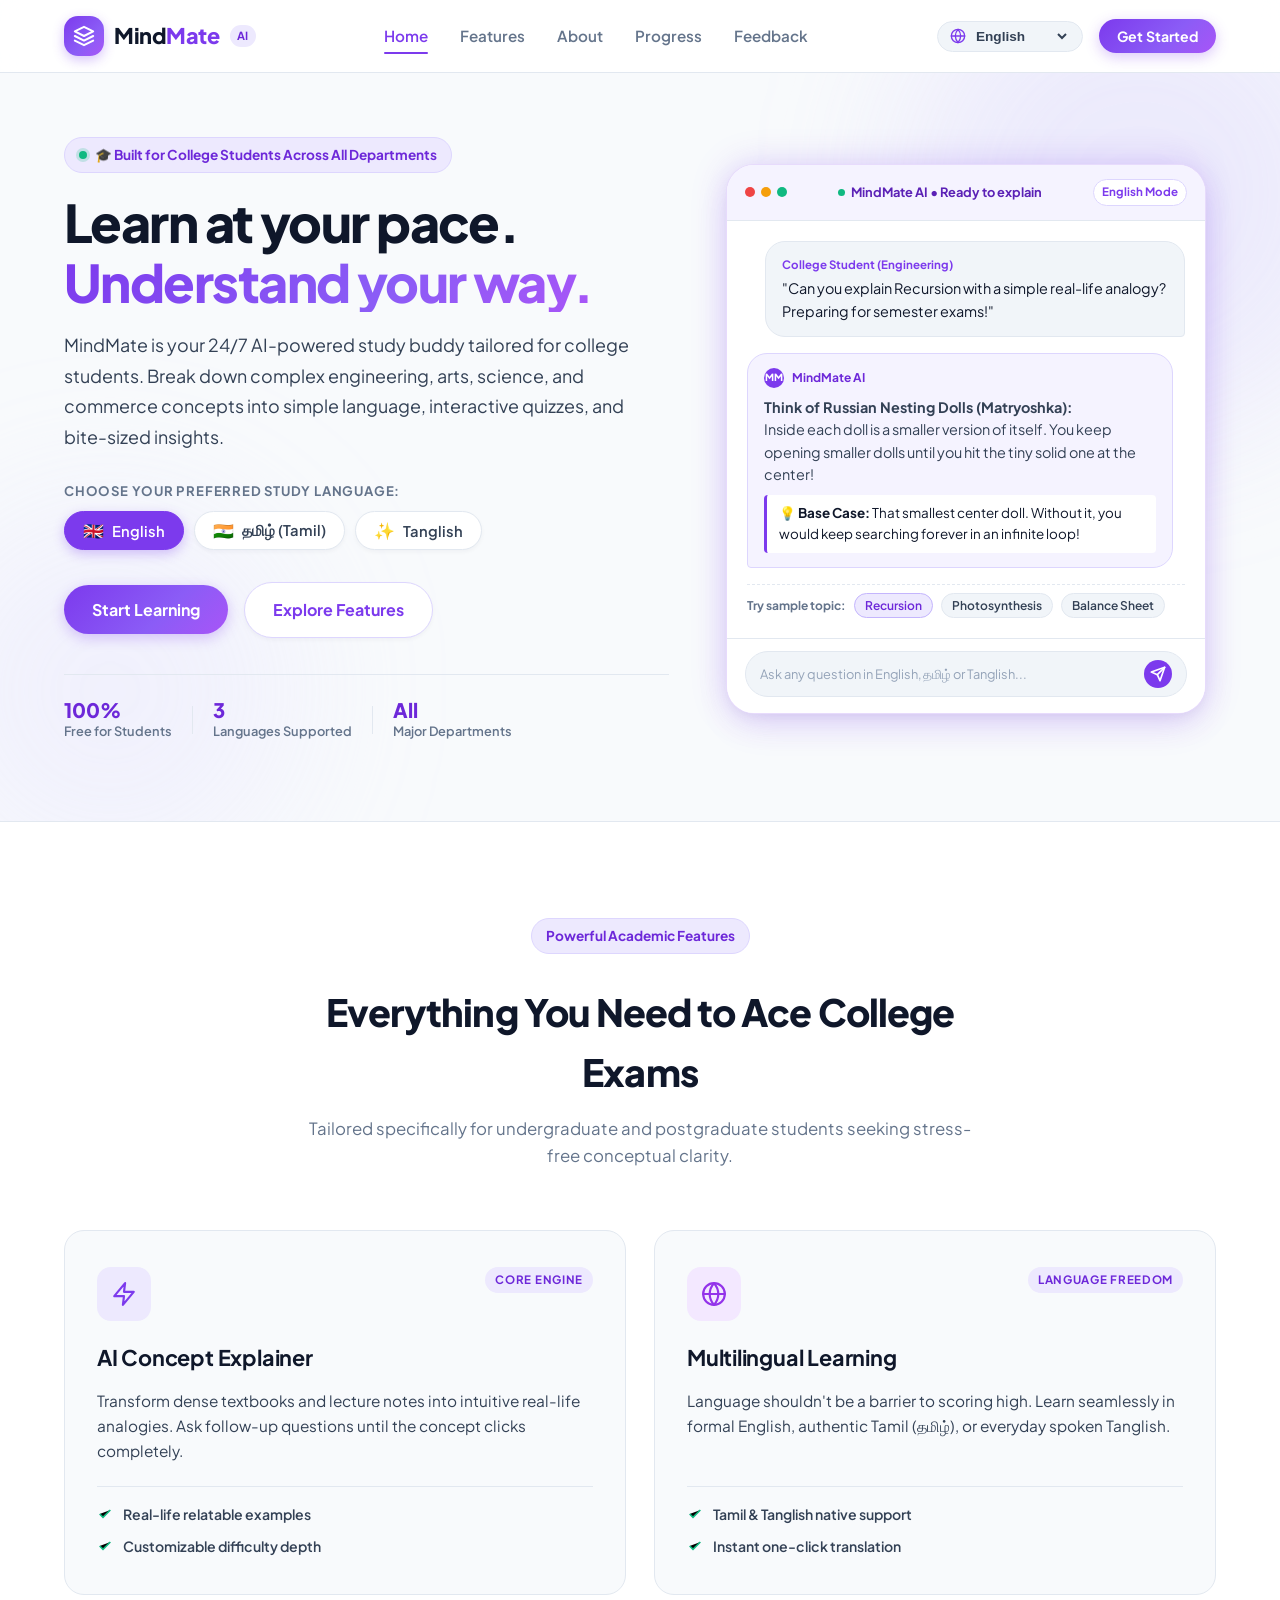
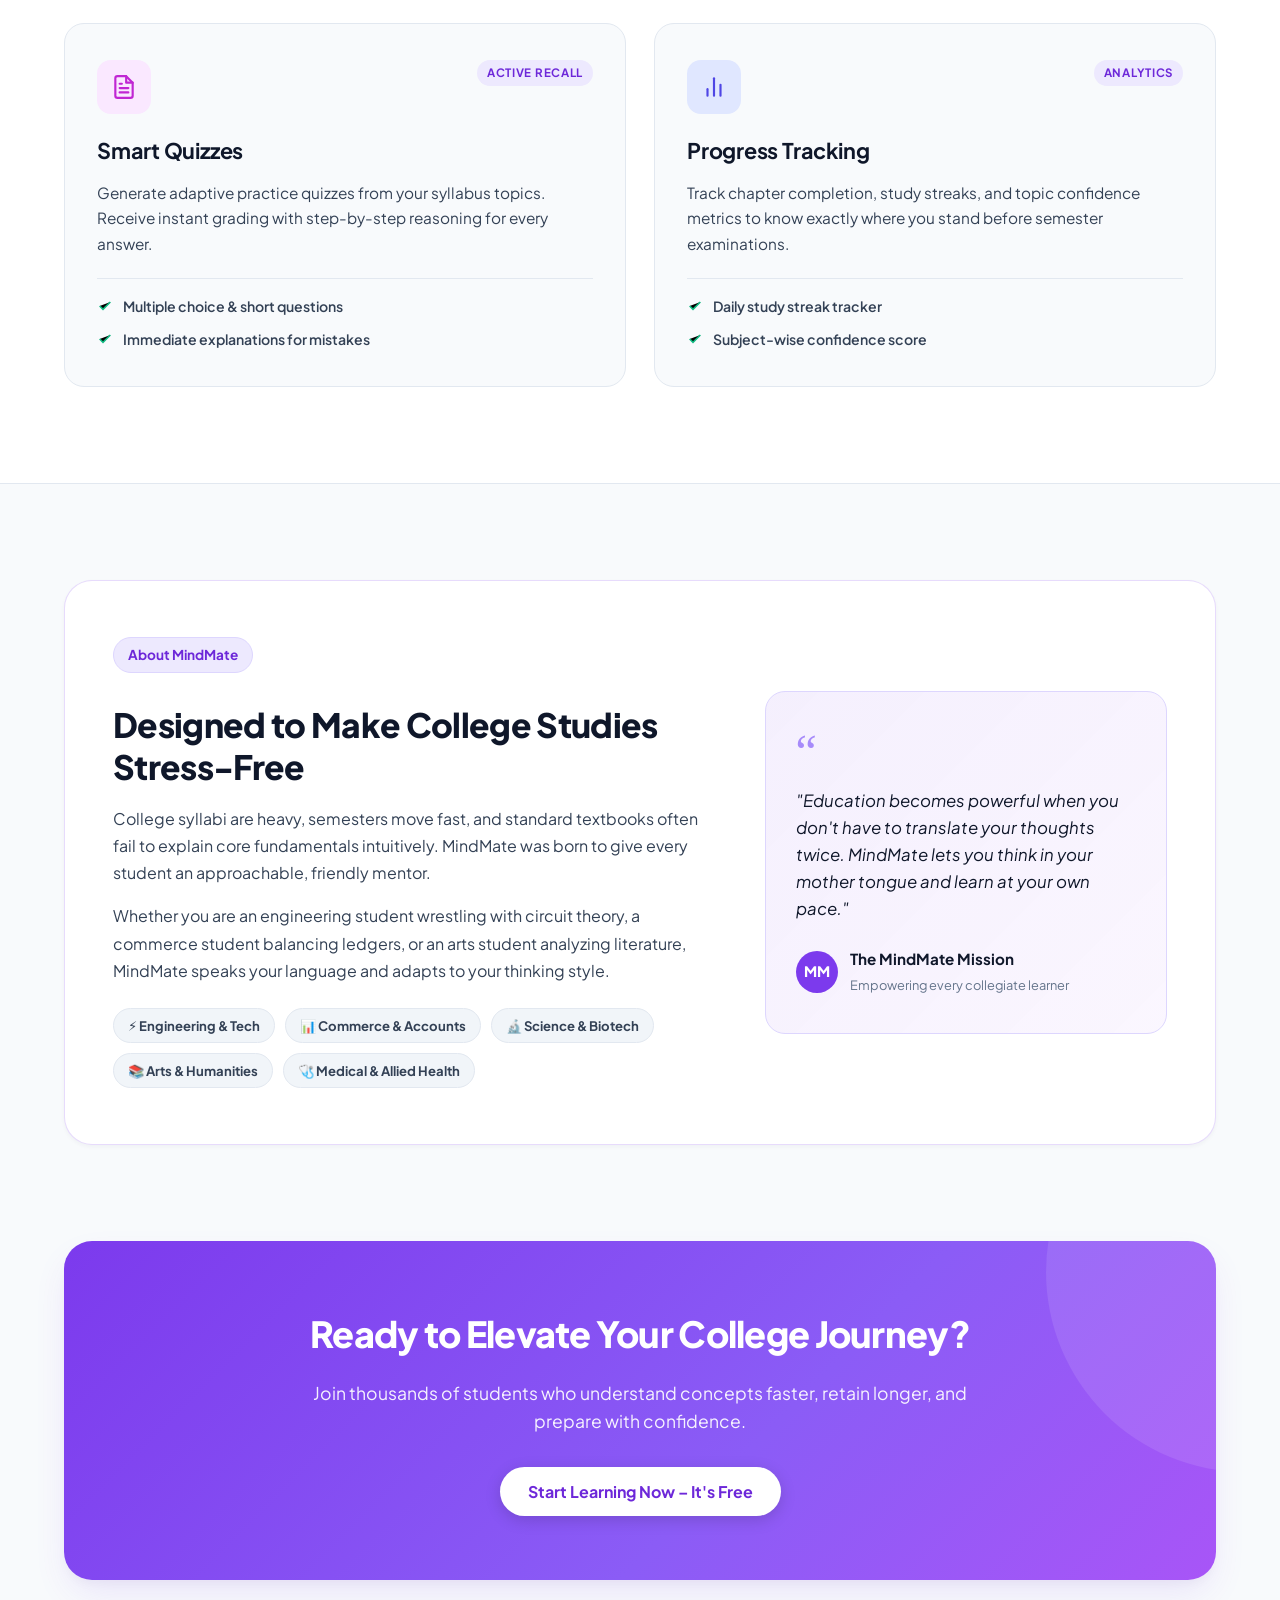
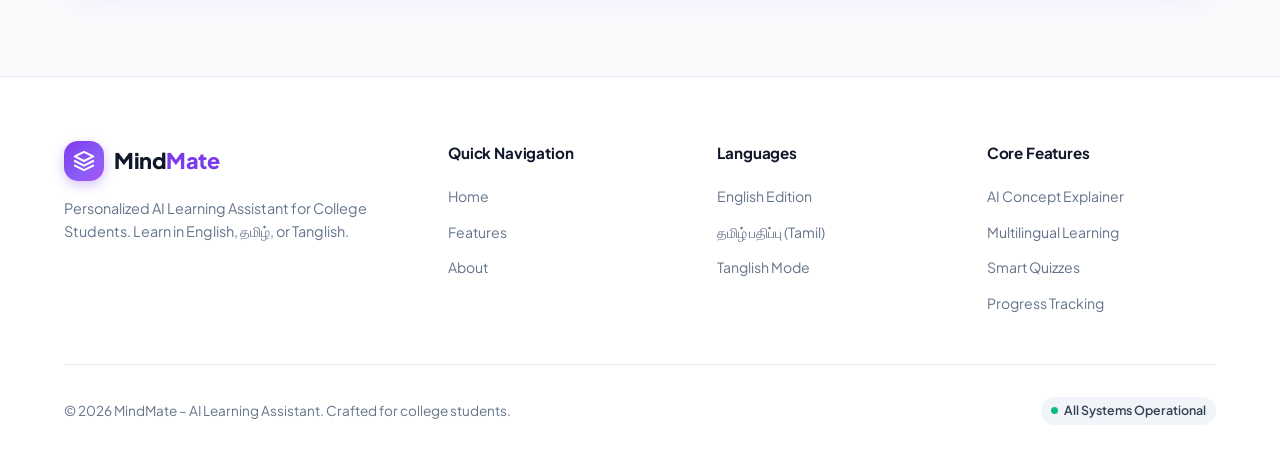
==== index.html @ e4c3970e "Initial commit - MindMate AI Learning Assistant" ====
<!DOCTYPE html>
<html lang="en">

<head>
  <meta charset="UTF-8">
  <meta name="viewport" content="width=device-width, initial-scale=1.0">
  <title>MindMate – AI Learning Assistant for College Students</title>
  <meta name="description"
    content="MindMate is an AI learning assistant for college students across all departments. Learn in English, Tamil, and Tanglish with concept explanations, smart quizzes, and progress tracking.">
  <link rel="preconnect" href="https://fonts.googleapis.com">
  <link rel="preconnect" href="https://fonts.gstatic.com" crossorigin>
  <link
    href="https://fonts.googleapis.com/css2?family=Plus+Jakarta+Sans:wght@400;500;600;700;800&family=Noto+Sans+Tamil:wght@400;500;600;700&display=swap"
    rel="stylesheet">
  <link rel="stylesheet" href="css/styles.css">
</head>

<body>
  <!-- Navigation Bar -->
  <header class="navbar-header" id="navbar">
    <div class="nav-container">
      <a href="#home" class="logo">
        <div class="logo-icon-wrapper">
          <svg class="logo-icon" viewBox="0 0 24 24" fill="none" stroke="currentColor" stroke-width="2.2"
            stroke-linecap="round" stroke-linejoin="round">
            <path d="M12 2L2 7l10 5 10-5-10-5zM2 17l10 5 10-5M2 12l10 5 10-5"></path>
          </svg>
        </div>
        <span class="logo-text">Mind<span class="logo-highlight">Mate</span></span>
        <span class="logo-badge">AI</span>
      </a>

      <!-- Desktop Nav Links -->
      <nav class="nav-links" id="navLinks">
        <a href="#home" class="nav-link active" data-i18n="navHome">Home</a>
        <a href="#features" class="nav-link" data-i18n="navFeatures">Features</a>
        <a href="#about" class="nav-link" data-i18n="navAbout">About</a>
        <a href="progress.html" class="nav-link">Progress</a>
        <a href="feedback.html" class="nav-link">Feedback</a>
      </nav>

      <!-- Language Selector & Header Actions -->
      <div class="nav-actions">
        <!-- Quick Language Switcher in Header -->
        <div class="language-dropdown-wrapper" title="Change Language">
          <svg class="lang-icon" viewBox="0 0 24 24" fill="none" stroke="currentColor" stroke-width="2"
            stroke-linecap="round" stroke-linejoin="round">
            <circle cx="12" cy="12" r="10"></circle>
            <line x1="2" y1="12" x2="22" y2="12"></line>
            <path d="M12 2a15.3 15.3 0 0 1 4 10 15.3 15.3 0 0 1-4 10 15.3 15.3 0 0 1-4-10 15.3 15.3 0 0 1 4-10z"></path>
          </svg>
          <select id="headerLangSelect" class="lang-select" aria-label="Select Language">
            <option value="en">English</option>
            <option value="ta">தமிழ் (Tamil)</option>
            <option value="tanglish">Tanglish</option>
          </select>
        </div>

        <button class="btn btn-primary btn-sm" id="navStartBtn" data-i18n="navStart">Get Started</button>

        <!-- Mobile Menu Toggle Button -->
        <button class="mobile-toggle" id="mobileToggle" aria-label="Toggle Navigation Menu">
          <span></span>
          <span></span>
          <span></span>
        </button>
      </div>
    </div>
  </header>

  <!-- Main Content -->
  <main>
    <!-- Hero Section -->
    <section class="hero-section" id="home">
      <div class="hero-bg-blobs">
        <div class="blob blob-1"></div>
        <div class="blob blob-2"></div>
      </div>

      <div class="container hero-container">
        <div class="hero-content">
          <!-- Student Badge -->
          <div class="badge-pill">
            <span class="badge-dot"></span>
            <span data-i18n="heroBadge">🎓 Built for College Students Across All Departments</span>
          </div>

          <!-- Hero Heading -->
          <h1 class="hero-title" id="heroTitle" data-i18n="heroTitle">
            Learn at your pace.<br>
            <span class="text-gradient">Understand your way.</span>
          </h1>

          <!-- Short Description -->
          <p class="hero-description" id="heroDescription" data-i18n="heroDescription">
            MindMate is your 24/7 AI-powered study buddy tailored for college students. Break down complex engineering,
            arts, science, and commerce concepts into simple language, interactive quizzes, and bite-sized insights.
          </p>

          <!-- Language Selector Pills in Hero -->
          <div class="hero-lang-picker">
            <span class="lang-picker-label" data-i18n="langLabel">Choose your preferred study language:</span>
            <div class="lang-pills" role="radiogroup" aria-label="Study Language Selection">
              <button class="lang-pill active" data-lang="en" role="radio" aria-checked="true">
                <span class="lang-flag">🇬🇧</span>
                <span class="lang-name">English</span>
              </button>
              <button class="lang-pill" data-lang="ta" role="radio" aria-checked="false">
                <span class="lang-flag">🇮🇳</span>
                <span class="lang-name">தமிழ் (Tamil)</span>
              </button>
              <button class="lang-pill" data-lang="tanglish" role="radio" aria-checked="false">
                <span class="lang-flag">✨</span>
                <span class="lang-name">Tanglish</span>
              </button>
            </div>
          </div>

          <!-- Hero CTA Buttons -->
          <div class="hero-buttons">
            <button class="btn btn-primary btn-lg" id="btnStartLearning" data-i18n="btnStart"
              onclick="window.location.href='learning.html'">
              <span>Start Learning</span>
              <svg class="btn-arrow" viewBox="0 0 24 24" fill="none" stroke="currentColor" stroke-width="2"
                stroke-linecap="round" stroke-linejoin="round">
                <line x1="5" y1="12" x2="19" y2="12"></line>
                <polyline points="12 5 19 12 12 19"></polyline>
              </svg>
            </button>
            <a href="#features" class="btn btn-outline btn-lg" id="btnExploreFeatures" data-i18n="btnExplore">
              <span>Explore Features</span>
              <svg class="btn-icon" viewBox="0 0 24 24" fill="none" stroke="currentColor" stroke-width="2"
                stroke-linecap="round" stroke-linejoin="round">
                <circle cx="12" cy="12" r="10"></circle>
                <polyline points="12 16 16 12 12 8"></polyline>
                <line x1="8" y1="12" x2="16" y2="12"></line>
              </svg>
            </a>
          </div>

          <!-- Student Trust Stats -->
          <div class="hero-trust">
            <div class="trust-item">
              <strong>100%</strong>
              <span data-i18n="trustFree">Free for Students</span>
            </div>
            <div class="trust-divider"></div>
            <div class="trust-item">
              <strong>3</strong>
              <span data-i18n="trustLang">Languages Supported</span>
            </div>
            <div class="trust-divider"></div>
            <div class="trust-item">
              <strong>All</strong>
              <span data-i18n="trustDepts">Major Departments</span>
            </div>
          </div>
        </div>

        <!-- Interactive AI Preview Card / Visual -->
        <div class="hero-visual">
          <div class="interactive-preview-card">
            <div class="preview-header">
              <div class="preview-dots">
                <span class="dot red"></span>
                <span class="dot yellow"></span>
                <span class="dot green"></span>
              </div>
              <div class="preview-header-title">
                <span class="status-indicator"></span>
                <span id="previewHeaderStatus">MindMate AI • Ready to explain</span>
              </div>
              <span class="preview-chip" id="previewLangChip">Tanglish Demo</span>
            </div>

            <div class="preview-chat-body">
              <!-- Student Query Bubble -->
              <div class="chat-bubble user-bubble">
                <div class="bubble-sender" data-i18n="previewStudentTag">College Student (Engineering)</div>
                <div class="bubble-content" id="previewUserQuestion">
                  "Bro, Recursion pathi simple-ah Tanglish-la explain panna mudiyuma? Exam-ku purila!"
                </div>
              </div>

              <!-- MindMate Response Bubble -->
              <div class="chat-bubble ai-bubble">
                <div class="bubble-sender-ai">
                  <div class="ai-avatar">MM</div>
                  <span>MindMate AI</span>
                </div>
                <div class="bubble-content" id="previewAiAnswer">
                  <p><strong>Kandippa! Simple analogy vachu purinjikalam:</strong></p>
                  <p>Russian Nesting Dolls paathurukkiya? Oru doll kula innoru chinna doll irukum. Adha open panna innum
                    chinna doll varum. Kadaisiya periya doll-ae illama kadaisi limit vara varaikkum repeat aagum!</p>
                  <div class="concept-callout">
                    💡 <strong>Base Case:</strong> Kadaisi chinna doll (stopping condition). Idhu illana infinite loop
                    aagirum!
                  </div>
                </div>
              </div>

              <!-- Quick Demo Interactive Pill Row -->
              <div class="preview-prompt-suggestions">
                <span class="prompt-hint" data-i18n="previewTryPrompt">Try sample topic:</span>
                <button class="prompt-pill active" data-topic="recursion">Recursion</button>
                <button class="prompt-pill" data-topic="photosynthesis">Photosynthesis</button>
                <button class="prompt-pill" data-topic="balance-sheet">Balance Sheet</button>
              </div>
            </div>

            <div class="preview-footer">
              <div class="preview-input-mock">
                <span>Ask any question in English, தமிழ் or Tanglish...</span>
                <button class="preview-send-btn" aria-label="Send query">
                  <svg viewBox="0 0 24 24" width="16" height="16" fill="none" stroke="currentColor" stroke-width="2.5"
                    stroke-linecap="round" stroke-linejoin="round">
                    <line x1="22" y1="2" x2="11" y2="13"></line>
                    <polygon points="22 2 15 22 11 13 2 9 22 2"></polygon>
                  </svg>
                </button>
              </div>
            </div>
          </div>
        </div>
      </div>
    </section>

    <!-- Features Section -->
    <section class="features-section" id="features">
      <div class="container">
        <div class="section-header">
          <div class="badge-pill purple-badge">
            <span data-i18n="featuresPill">Powerful Academic Features</span>
          </div>
          <h2 class="section-title" data-i18n="featuresTitle">Everything You Need to Ace College Exams</h2>
          <p class="section-subtitle" data-i18n="featuresSubtitle">
            Tailored specifically for undergraduate and postgraduate students seeking stress-free conceptual clarity.
          </p>
        </div>

        <div class="features-grid">
          <!-- Feature 1: AI Concept Explainer -->
          <div class="feature-card" data-feature="explainer">
            <div class="feature-icon-box icon-purple">
              <svg viewBox="0 0 24 24" fill="none" stroke="currentColor" stroke-width="2" stroke-linecap="round"
                stroke-linejoin="round">
                <polygon points="13 2 3 14 12 14 11 22 21 10 12 10 13 2"></polygon>
              </svg>
            </div>
            <div class="feature-badge" data-i18n="card1Badge">Core Engine</div>
            <h3 class="feature-title" data-i18n="card1Title">AI Concept Explainer</h3>
            <p class="feature-desc" data-i18n="card1Desc">
              Transform dense textbooks and lecture notes into intuitive real-life analogies. Ask follow-up questions
              until the concept clicks completely.
            </p>
            <ul class="feature-list">
              <li>
                <svg viewBox="0 0 24 24" class="check-icon">
                  <polyline points="20 6 9 17 4 12"></polyline>
                </svg>
                <span data-i18n="card1Item1">Real-life relatable examples</span>
              </li>
              <li>
                <svg viewBox="0 0 24 24" class="check-icon">
                  <polyline points="20 6 9 17 4 12"></polyline>
                </svg>
                <span data-i18n="card1Item2">Customizable difficulty depth</span>
              </li>
            </ul>
          </div>

          <!-- Feature 2: Multilingual Learning -->
          <div class="feature-card" data-feature="multilingual">
            <div class="feature-icon-box icon-violet">
              <svg viewBox="0 0 24 24" fill="none" stroke="currentColor" stroke-width="2" stroke-linecap="round"
                stroke-linejoin="round">
                <circle cx="12" cy="12" r="10"></circle>
                <line x1="2" y1="12" x2="22" y2="12"></line>
                <path d="M12 2a15.3 15.3 0 0 1 4 10 15.3 15.3 0 0 1-4 10 15.3 15.3 0 0 1-4-10 15.3 15.3 0 0 1 4-10z">
                </path>
              </svg>
            </div>
            <div class="feature-badge" data-i18n="card2Badge">Language Freedom</div>
            <h3 class="feature-title" data-i18n="card2Title">Multilingual Learning</h3>
            <p class="feature-desc" data-i18n="card2Desc">
              Language shouldn't be a barrier to scoring high. Learn seamlessly in formal English, authentic Tamil
              (தமிழ்), or everyday spoken Tanglish.
            </p>
            <ul class="feature-list">
              <li>
                <svg viewBox="0 0 24 24" class="check-icon">
                  <polyline points="20 6 9 17 4 12"></polyline>
                </svg>
                <span data-i18n="card2Item1">Tamil & Tanglish native support</span>
              </li>
              <li>
                <svg viewBox="0 0 24 24" class="check-icon">
                  <polyline points="20 6 9 17 4 12"></polyline>
                </svg>
                <span data-i18n="card2Item2">Instant one-click translation</span>
              </li>
            </ul>
          </div>

          <!-- Feature 3: Smart Quizzes -->
          <div class="feature-card" data-feature="quizzes">
            <div class="feature-icon-box icon-fuchsia">
              <svg viewBox="0 0 24 24" fill="none" stroke="currentColor" stroke-width="2" stroke-linecap="round"
                stroke-linejoin="round">
                <path d="M14 2H6a2 2 0 0 0-2 2v16a2 2 0 0 0 2 2h12a2 2 0 0 0 2-2V8z"></path>
                <polyline points="14 2 14 8 20 8"></polyline>
                <line x1="16" y1="13" x2="8" y2="13"></line>
                <line x1="16" y1="17" x2="8" y2="17"></line>
                <polyline points="10 9 9 9 8 9"></polyline>
              </svg>
            </div>
            <div class="feature-badge" data-i18n="card3Badge">Active Recall</div>
            <h3 class="feature-title" data-i18n="card3Title">Smart Quizzes</h3>
            <p class="feature-desc" data-i18n="card3Desc">
              Generate adaptive practice quizzes from your syllabus topics. Receive instant grading with step-by-step
              reasoning for every answer.
            </p>
            <ul class="feature-list">
              <li>
                <svg viewBox="0 0 24 24" class="check-icon">
                  <polyline points="20 6 9 17 4 12"></polyline>
                </svg>
                <span data-i18n="card3Item1">Multiple choice & short questions</span>
              </li>
              <li>
                <svg viewBox="0 0 24 24" class="check-icon">
                  <polyline points="20 6 9 17 4 12"></polyline>
                </svg>
                <span data-i18n="card3Item2">Immediate explanations for mistakes</span>
              </li>
            </ul>
          </div>

          <!-- Feature 4: Progress Tracking -->
          <div class="feature-card" data-feature="tracking">
            <div class="feature-icon-box icon-indigo">
              <svg viewBox="0 0 24 24" fill="none" stroke="currentColor" stroke-width="2" stroke-linecap="round"
                stroke-linejoin="round">
                <line x1="18" y1="20" x2="18" y2="10"></line>
                <line x1="12" y1="20" x2="12" y2="4"></line>
                <line x1="6" y1="20" x2="6" y2="14"></line>
              </svg>
            </div>
            <div class="feature-badge" data-i18n="card4Badge">Analytics</div>
            <h3 class="feature-title" data-i18n="card4Title">Progress Tracking</h3>
            <p class="feature-desc" data-i18n="card4Desc">
              Track chapter completion, study streaks, and topic confidence metrics to know exactly where you stand
              before semester examinations.
            </p>
            <ul class="feature-list">
              <li>
                <svg viewBox="0 0 24 24" class="check-icon">
                  <polyline points="20 6 9 17 4 12"></polyline>
                </svg>
                <span data-i18n="card4Item1">Daily study streak tracker</span>
              </li>
              <li>
                <svg viewBox="0 0 24 24" class="check-icon">
                  <polyline points="20 6 9 17 4 12"></polyline>
                </svg>
                <span data-i18n="card4Item2">Subject-wise confidence score</span>
              </li>
            </ul>
          </div>
        </div>
      </div>
    </section>

    <!-- About Section -->
    <section class="about-section" id="about">
      <div class="container">
        <div class="about-card">
          <div class="about-grid">
            <div class="about-text">
              <div class="badge-pill purple-badge">
                <span data-i18n="aboutBadge">About MindMate</span>
              </div>
              <h2 class="about-title" data-i18n="aboutTitle">Designed to Make College Studies Stress-Free</h2>
              <p class="about-desc" data-i18n="aboutDesc1">
                College syllabi are heavy, semesters move fast, and standard textbooks often fail to explain core
                fundamentals intuitively. MindMate was born to give every student an approachable, friendly mentor.
              </p>
              <p class="about-desc" data-i18n="aboutDesc2">
                Whether you are an engineering student wrestling with circuit theory, a commerce student balancing
                ledgers, or an arts student analyzing literature, MindMate speaks your language and adapts to your
                thinking style.
              </p>

              <div class="dept-tags">
                <span class="dept-tag">⚡ Engineering & Tech</span>
                <span class="dept-tag">📊 Commerce & Accounts</span>
                <span class="dept-tag">🔬 Science & Biotech</span>
                <span class="dept-tag">📚 Arts & Humanities</span>
                <span class="dept-tag">🩺 Medical & Allied Health</span>
              </div>
            </div>

            <div class="about-visual">
              <div class="quote-card">
                <div class="quote-icon">“</div>
                <p class="quote-text" data-i18n="quoteText">
                  "Education becomes powerful when you don't have to translate your thoughts twice. MindMate lets you
                  think in your mother tongue and learn at your own pace."
                </p>
                <div class="quote-author">
                  <div class="author-avatar">MM</div>
                  <div>
                    <strong class="author-name">The MindMate Mission</strong>
                    <span class="author-sub" data-i18n="authorSub">Empowering every collegiate learner</span>
                  </div>
                </div>
              </div>
            </div>
          </div>
        </div>
      </div>
    </section>

    <!-- Call to Action Banner -->
    <section class="cta-section">
      <div class="container">
        <div class="cta-box">
          <div class="cta-content">
            <h2 class="cta-title" data-i18n="ctaTitle">Ready to Elevate Your College Journey?</h2>
            <p class="cta-desc" data-i18n="ctaDesc">
              Join thousands of students who understand concepts faster, retain longer, and prepare with confidence.
            </p>
            <div class="cta-buttons">
              <button class="btn btn-primary btn-lg" id="ctaStartBtn" data-i18n="ctaBtn">
                <span>Start Learning Now – It's Free</span>
                <svg class="btn-arrow" viewBox="0 0 24 24" fill="none" stroke="currentColor" stroke-width="2"
                  stroke-linecap="round" stroke-linejoin="round">
                  <line x1="5" y1="12" x2="19" y2="12"></line>
                  <polyline points="12 5 19 12 12 19"></polyline>
                </svg>
              </button>
            </div>
          </div>
        </div>
      </div>
    </section>
  </main>

  <!-- Clean Footer -->
  <footer class="site-footer">
    <div class="container">
      <div class="footer-top">
        <div class="footer-brand">
          <a href="#home" class="logo">
            <div class="logo-icon-wrapper">
              <svg class="logo-icon" viewBox="0 0 24 24" fill="none" stroke="currentColor" stroke-width="2.2"
                stroke-linecap="round" stroke-linejoin="round">
                <path d="M12 2L2 7l10 5 10-5-10-5zM2 17l10 5 10-5M2 12l10 5 10-5"></path>
              </svg>
            </div>
            <span class="logo-text">Mind<span class="logo-highlight">Mate</span></span>
          </a>
          <p class="footer-tagline" data-i18n="footerTagline">
            Personalized AI Learning Assistant for College Students. Learn in English, தமிழ், or Tanglish.
          </p>
        </div>

        <div class="footer-nav-col">
          <h4 class="footer-heading" data-i18n="footerNavTitle">Quick Navigation</h4>
          <ul class="footer-links">
            <li><a href="#home" data-i18n="navHome">Home</a></li>
            <li><a href="#features" data-i18n="navFeatures">Features</a></li>
            <li><a href="#about" data-i18n="navAbout">About</a></li>
          </ul>
        </div>

        <div class="footer-nav-col">
          <h4 class="footer-heading" data-i18n="footerLangTitle">Languages</h4>
          <ul class="footer-links">
            <li><a href="#" class="footer-lang-link" data-lang="en">English Edition</a></li>
            <li><a href="#" class="footer-lang-link" data-lang="ta">தமிழ் பதிப்பு (Tamil)</a></li>
            <li><a href="#" class="footer-lang-link" data-lang="tanglish">Tanglish Mode</a></li>
          </ul>
        </div>

        <div class="footer-nav-col">
          <h4 class="footer-heading" data-i18n="footerFeaturesTitle">Core Features</h4>
          <ul class="footer-links">
            <li><a href="#features" data-i18n="card1Title">AI Concept Explainer</a></li>
            <li><a href="#features" data-i18n="card2Title">Multilingual Learning</a></li>
            <li><a href="#features" data-i18n="card3Title">Smart Quizzes</a></li>
            <li><a href="#features" data-i18n="card4Title">Progress Tracking</a></li>
          </ul>
        </div>
      </div>

      <div class="footer-bottom">
        <p class="footer-copyright">
          &copy; <span id="currentYear">2026</span> MindMate – AI Learning Assistant. Crafted for college students.
        </p>
        <div class="footer-legal">
          <span class="status-badge"><span class="status-dot"></span> All Systems Operational</span>
        </div>
      </div>
    </div>
  </footer>

  <!-- Welcome / Stage 1 Preview Modal -->
  <div class="modal-overlay" id="welcomeModal" aria-hidden="true" role="dialog" aria-labelledby="modalTitle">
    <div class="modal-card">
      <button class="modal-close" id="modalCloseBtn" aria-label="Close dialog">&times;</button>
      <div class="modal-icon-badge">
        <svg viewBox="0 0 24 24" fill="none" stroke="currentColor" stroke-width="2" stroke-linecap="round"
          stroke-linejoin="round">
          <path d="M22 11.08V12a10 10 0 1 1-5.93-9.14"></path>
          <polyline points="22 4 12 14.01 9 11.01"></polyline>
        </svg>
      </div>
      <h3 class="modal-title" id="modalTitle">Welcome to MindMate!</h3>
      <p class="modal-text">
        You are previewing <strong>Stage 1 (Home Page)</strong> of MindMate AI Learning Assistant.
      </p>
      <div class="modal-info-box">
        <div class="info-row">
          <span class="info-label">Active Language:</span>
          <strong id="modalActiveLang">English</strong>
        </div>
        <div class="info-row">
          <span class="info-label">Ready For:</span>
          <span>Next Development Stages (Chat, Quizzes, Auth)</span>
        </div>
      </div>
      <button class="btn btn-primary btn-block" id="modalConfirmBtn">Got it, let's explore!</button>
    </div>
  </div>

  <!-- JavaScript -->
  <script src="js/script.js"></script>
</body>

</html>
---- css/styles.css ----
/* ==========================================================================
   MindMate – AI Learning Assistant
   Modern, Minimalist, Light Theme with Primary Purple Palette
   ========================================================================== */

/* ---------------- CSS Variables ---------------- */
:root {
  /* Brand Purple Palette */
  --primary-50: #F5F3FF;
  --primary-100: #EDE9FE;
  --primary-200: #DDD6FE;
  --primary-300: #C4B5FD;
  --primary-400: #A78BFA;
  --primary-500: #8B5CF6;
  --primary-600: #7C3AED;  /* Main Brand Purple */
  --primary-700: #6D28D9;  /* Deep Brand Purple */
  --primary-800: #5B21B6;
  --primary-gradient: linear-gradient(135deg, #7C3AED 0%, #8B5CF6 60%, #A855F7 100%);
  --primary-gradient-subtle: linear-gradient(135deg, rgba(124, 58, 237, 0.08) 0%, rgba(168, 85, 247, 0.05) 100%);
  --hero-glow: radial-gradient(circle at 50% 50%, rgba(124, 58, 237, 0.12) 0%, transparent 70%);

  /* Neutrals & Surfaces (Light Theme) */
  --bg-body: #F8FAFC;
  --bg-card: #FFFFFF;
  --bg-card-hover: #FAF9FF;
  --bg-subtle: #F1F5F9;
  
  /* Text Colors */
  --text-heading: #0F172A;
  --text-body: #334155;
  --text-muted: #64748B;
  --text-light: #94A3B8;
  
  /* Borders & Dividers */
  --border-subtle: #E2E8F0;
  --border-focus: #C4B5FD;
  --border-purple: rgba(124, 58, 237, 0.18);

  /* Shadows */
  --shadow-sm: 0 2px 4px rgba(15, 23, 42, 0.04);
  --shadow-md: 0 8px 24px -4px rgba(124, 58, 237, 0.08), 0 4px 8px -2px rgba(15, 23, 42, 0.04);
  --shadow-lg: 0 16px 36px -6px rgba(124, 58, 237, 0.12), 0 6px 12px -3px rgba(15, 23, 42, 0.04);
  --shadow-glow: 0 0 35px rgba(124, 58, 237, 0.22);

  /* Radii */
  --radius-sm: 8px;
  --radius-md: 14px;
  --radius-lg: 20px;
  --radius-xl: 28px;
  --radius-full: 9999px;

  /* Fonts */
  --font-main: 'Plus Jakarta Sans', system-ui, -apple-system, BlinkMacSystemFont, 'Segoe UI', Roboto, sans-serif;
  --font-tamil: 'Noto Sans Tamil', 'Plus Jakarta Sans', system-ui, sans-serif;

  /* Transitions */
  --transition-fast: 0.18s cubic-bezier(0.4, 0, 0.2, 1);
  --transition-normal: 0.28s cubic-bezier(0.4, 0, 0.2, 1);
}

/* ---------------- Reset & Base ---------------- */
*, *::before, *::after {
  box-sizing: border-box;
  margin: 0;
  padding: 0;
}

html {
  scroll-behavior: smooth;
  font-size: 16px;
  -webkit-font-smoothing: antialiased;
  -moz-osx-font-smoothing: grayscale;
}

body {
  font-family: var(--font-main);
  background-color: var(--bg-body);
  color: var(--text-body);
  line-height: 1.6;
  overflow-x: hidden;
  position: relative;
}

a {
  color: inherit;
  text-decoration: none;
}

button {
  font-family: inherit;
  cursor: pointer;
  border: none;
  background: none;
}

img, svg {
  vertical-align: middle;
}

/* Container */
.container {
  width: 100%;
  max-width: 1200px;
  margin-left: auto;
  margin-right: auto;
  padding-left: 24px;
  padding-right: 24px;
}

/* ---------------- Typography Utilities ---------------- */
.text-gradient {
  background: var(--primary-gradient);
  -webkit-background-clip: text;
  -webkit-text-fill-color: transparent;
  display: inline-block;
}

/* ---------------- Header & Navbar ---------------- */
.navbar-header {
  position: sticky;
  top: 0;
  z-index: 1000;
  background-color: rgba(255, 255, 255, 0.88);
  backdrop-filter: blur(12px);
  -webkit-backdrop-filter: blur(12px);
  border-bottom: 1px solid var(--border-subtle);
  transition: all var(--transition-fast);
}

.navbar-header.scrolled {
  box-shadow: 0 4px 20px rgba(15, 23, 42, 0.05);
}

.nav-container {
  max-width: 1200px;
  margin: 0 auto;
  padding: 16px 24px;
  display: flex;
  align-items: center;
  justify-content: space-between;
}

/* Logo */
.logo {
  display: flex;
  align-items: center;
  gap: 10px;
  text-decoration: none;
}

.logo-icon-wrapper {
  width: 40px;
  height: 40px;
  border-radius: var(--radius-md);
  background: var(--primary-gradient);
  display: flex;
  align-items: center;
  justify-content: center;
  color: #FFFFFF;
  box-shadow: 0 4px 12px rgba(124, 58, 237, 0.3);
  transition: transform var(--transition-fast);
}

.logo:hover .logo-icon-wrapper {
  transform: rotate(-6deg) scale(1.05);
}

.logo-icon {
  width: 22px;
  height: 22px;
}

.logo-text {
  font-size: 1.35rem;
  font-weight: 800;
  color: var(--text-heading);
  letter-spacing: -0.02em;
}

.logo-highlight {
  color: var(--primary-600);
}

.logo-badge {
  font-size: 0.7rem;
  font-weight: 700;
  padding: 2px 7px;
  border-radius: var(--radius-full);
  background: var(--primary-100);
  color: var(--primary-700);
  letter-spacing: 0.05em;
  text-transform: uppercase;
}

/* Nav Links */
.nav-links {
  display: flex;
  align-items: center;
  gap: 32px;
}

.nav-link {
  font-size: 0.95rem;
  font-weight: 600;
  color: var(--text-muted);
  transition: color var(--transition-fast);
  position: relative;
  padding: 6px 0;
}

.nav-link:hover, .nav-link.active {
  color: var(--primary-600);
}

.nav-link.active::after {
  content: '';
  position: absolute;
  bottom: 0;
  left: 0;
  width: 100%;
  height: 2px;
  background: var(--primary-600);
  border-radius: var(--radius-full);
}

/* Nav Actions */
.nav-actions {
  display: flex;
  align-items: center;
  gap: 16px;
}

/* Header Language Dropdown */
.language-dropdown-wrapper {
  position: relative;
  display: flex;
  align-items: center;
  background: var(--bg-subtle);
  border: 1px solid var(--border-subtle);
  border-radius: var(--radius-full);
  padding: 6px 12px;
  gap: 6px;
  transition: all var(--transition-fast);
}

.language-dropdown-wrapper:hover {
  border-color: var(--border-focus);
  background: #FFFFFF;
}

.lang-icon {
  width: 16px;
  height: 16px;
  color: var(--primary-600);
}

.lang-select {
  border: none;
  background: transparent;
  font-size: 0.85rem;
  font-weight: 600;
  color: var(--text-body);
  outline: none;
  cursor: pointer;
}

/* Buttons */
.btn {
  display: inline-flex;
  align-items: center;
  justify-content: center;
  gap: 8px;
  font-weight: 700;
  border-radius: var(--radius-full);
  transition: all var(--transition-fast);
  text-align: center;
  white-space: nowrap;
}

.btn-sm {
  padding: 8px 18px;
  font-size: 0.88rem;
}

.btn-lg {
  padding: 14px 28px;
  font-size: 1rem;
}

.btn-block {
  width: 100%;
}

.btn-primary {
  background: var(--primary-gradient);
  color: #FFFFFF;
  box-shadow: 0 4px 14px rgba(124, 58, 237, 0.28);
}

.btn-primary:hover {
  transform: translateY(-2px);
  box-shadow: 0 8px 24px rgba(124, 58, 237, 0.4);
}

.btn-primary:active {
  transform: translateY(0);
}

.btn-outline {
  background: #FFFFFF;
  color: var(--primary-600);
  border: 1.5px solid var(--primary-200);
  box-shadow: var(--shadow-sm);
}

.btn-outline:hover {
  background: var(--primary-50);
  border-color: var(--primary-600);
  transform: translateY(-2px);
  box-shadow: var(--shadow-md);
}

.btn-arrow {
  width: 18px;
  height: 18px;
  transition: transform var(--transition-fast);
}

.btn-primary:hover .btn-arrow {
  transform: translateX(4px);
}

.btn-icon {
  width: 18px;
  height: 18px;
}

/* Mobile Toggle */
.mobile-toggle {
  display: none;
  flex-direction: column;
  gap: 5px;
  background: none;
  padding: 4px;
}

.mobile-toggle span {
  width: 22px;
  height: 2.5px;
  background-color: var(--text-heading);
  border-radius: 2px;
  transition: all var(--transition-fast);
}

/* ---------------- Hero Section ---------------- */
.hero-section {
  position: relative;
  padding: 64px 0 80px;
  overflow: hidden;
}

.hero-bg-blobs {
  position: absolute;
  top: 0;
  left: 0;
  width: 100%;
  height: 100%;
  pointer-events: none;
  z-index: 0;
}

.blob {
  position: absolute;
  border-radius: 50%;
  filter: blur(80px);
  opacity: 0.65;
}

.blob-1 {
  width: 480px;
  height: 480px;
  top: -120px;
  right: -100px;
  background: rgba(196, 181, 253, 0.35);
}

.blob-2 {
  width: 380px;
  height: 380px;
  bottom: -60px;
  left: -80px;
  background: rgba(221, 214, 254, 0.4);
}

.hero-container {
  position: relative;
  z-index: 1;
  display: grid;
  grid-template-columns: 1.15fr 0.95fr;
  gap: 48px;
  align-items: center;
}

/* Hero Content */
.hero-content {
  display: flex;
  flex-direction: column;
  align-items: flex-start;
}

.badge-pill {
  display: inline-flex;
  align-items: center;
  gap: 8px;
  padding: 6px 14px;
  border-radius: var(--radius-full);
  background: var(--primary-100);
  color: var(--primary-700);
  font-size: 0.85rem;
  font-weight: 700;
  margin-bottom: 20px;
  border: 1px solid var(--primary-200);
}

.badge-dot {
  width: 8px;
  height: 8px;
  border-radius: 50%;
  background-color: #10B981;
  box-shadow: 0 0 0 3px rgba(16, 185, 129, 0.2);
}

.hero-title {
  font-size: 3.25rem;
  line-height: 1.15;
  font-weight: 800;
  color: var(--text-heading);
  letter-spacing: -0.03em;
  margin-bottom: 18px;
}

.hero-description {
  font-size: 1.12rem;
  color: var(--text-body);
  line-height: 1.7;
  margin-bottom: 28px;
  max-width: 580px;
}

/* Hero Language Picker */
.hero-lang-picker {
  width: 100%;
  margin-bottom: 32px;
}

.lang-picker-label {
  display: block;
  font-size: 0.82rem;
  font-weight: 700;
  text-transform: uppercase;
  letter-spacing: 0.06em;
  color: var(--text-muted);
  margin-bottom: 10px;
}

.lang-pills {
  display: flex;
  gap: 10px;
  flex-wrap: wrap;
}

.lang-pill {
  display: inline-flex;
  align-items: center;
  gap: 8px;
  padding: 8px 18px;
  border-radius: var(--radius-full);
  background: #FFFFFF;
  border: 1.5px solid var(--border-subtle);
  color: var(--text-body);
  font-size: 0.92rem;
  font-weight: 600;
  box-shadow: var(--shadow-sm);
  transition: all var(--transition-fast);
}

.lang-pill:hover {
  border-color: var(--primary-400);
  color: var(--primary-700);
  background: var(--primary-50);
  transform: translateY(-1px);
}

.lang-pill.active {
  background: var(--primary-600);
  color: #FFFFFF;
  border-color: var(--primary-600);
  box-shadow: 0 4px 12px rgba(124, 58, 237, 0.3);
}

.lang-flag {
  font-size: 1.05rem;
}

/* Hero Buttons */
.hero-buttons {
  display: flex;
  align-items: center;
  gap: 16px;
  margin-bottom: 36px;
  flex-wrap: wrap;
}

/* Hero Trust Stats */
.hero-trust {
  display: flex;
  align-items: center;
  gap: 20px;
  padding-top: 24px;
  border-top: 1px solid var(--border-subtle);
  width: 100%;
}

.trust-item {
  display: flex;
  flex-direction: column;
}

.trust-item strong {
  font-size: 1.25rem;
  font-weight: 800;
  color: var(--primary-700);
  line-height: 1.1;
}

.trust-item span {
  font-size: 0.8rem;
  color: var(--text-muted);
  font-weight: 600;
}

.trust-divider {
  width: 1px;
  height: 28px;
  background-color: var(--border-subtle);
}

/* ---------------- Hero Interactive Preview Visual ---------------- */
.hero-visual {
  display: flex;
  justify-content: center;
}

.interactive-preview-card {
  width: 100%;
  max-width: 480px;
  background: var(--bg-card);
  border: 1px solid var(--border-purple);
  border-radius: var(--radius-xl);
  box-shadow: var(--shadow-lg), var(--shadow-glow);
  overflow: hidden;
  transition: transform var(--transition-normal);
}

.interactive-preview-card:hover {
  transform: translateY(-4px);
}

.preview-header {
  background: var(--primary-50);
  border-bottom: 1px solid var(--border-subtle);
  padding: 14px 18px;
  display: flex;
  align-items: center;
  justify-content: space-between;
}

.preview-dots {
  display: flex;
  gap: 6px;
}

.dot {
  width: 10px;
  height: 10px;
  border-radius: 50%;
}

.dot.red { background-color: #EF4444; }
.dot.yellow { background-color: #F59E0B; }
.dot.green { background-color: #10B981; }

.preview-header-title {
  display: flex;
  align-items: center;
  gap: 6px;
  font-size: 0.8rem;
  font-weight: 700;
  color: var(--primary-800);
}

.status-indicator {
  width: 7px;
  height: 7px;
  border-radius: 50%;
  background-color: #10B981;
}

.preview-chip {
  font-size: 0.72rem;
  font-weight: 700;
  background: #FFFFFF;
  color: var(--primary-600);
  padding: 3px 8px;
  border-radius: var(--radius-full);
  border: 1px solid var(--primary-200);
}

.preview-chat-body {
  padding: 20px;
  display: flex;
  flex-direction: column;
  gap: 16px;
  background: #FFFFFF;
}

.chat-bubble {
  border-radius: var(--radius-lg);
  padding: 14px 16px;
  font-size: 0.9rem;
  line-height: 1.55;
  animation: fadeInBubble 0.3s ease;
}

@keyframes fadeInBubble {
  from { opacity: 0; transform: translateY(6px); }
  to { opacity: 1; transform: translateY(0); }
}

.user-bubble {
  background: var(--bg-subtle);
  color: var(--text-heading);
  border-bottom-right-radius: 4px;
  margin-left: 18px;
  border: 1px solid var(--border-subtle);
}

.bubble-sender {
  font-size: 0.72rem;
  font-weight: 700;
  color: var(--primary-600);
  margin-bottom: 4px;
}

.ai-bubble {
  background: var(--primary-50);
  border: 1px solid var(--primary-200);
  color: var(--text-body);
  border-bottom-left-radius: 4px;
  margin-right: 12px;
}

.bubble-sender-ai {
  display: flex;
  align-items: center;
  gap: 8px;
  font-size: 0.75rem;
  font-weight: 700;
  color: var(--primary-700);
  margin-bottom: 8px;
}

.ai-avatar {
  width: 20px;
  height: 20px;
  background: var(--primary-600);
  color: #FFFFFF;
  border-radius: 50%;
  display: flex;
  align-items: center;
  justify-content: center;
  font-size: 0.62rem;
  font-weight: 800;
}

.concept-callout {
  margin-top: 10px;
  padding: 8px 12px;
  background: #FFFFFF;
  border-left: 3px solid var(--primary-600);
  border-radius: 4px;
  font-size: 0.84rem;
  color: var(--text-heading);
}

/* Prompt Suggestion Pills in Demo */
.preview-prompt-suggestions {
  display: flex;
  align-items: center;
  gap: 8px;
  flex-wrap: wrap;
  padding-top: 8px;
  border-top: 1px dashed var(--border-subtle);
}

.prompt-hint {
  font-size: 0.75rem;
  font-weight: 700;
  color: var(--text-muted);
}

.prompt-pill {
  padding: 4px 10px;
  border-radius: var(--radius-full);
  background: var(--bg-subtle);
  border: 1px solid var(--border-subtle);
  font-size: 0.75rem;
  font-weight: 600;
  color: var(--text-body);
  transition: all var(--transition-fast);
}

.prompt-pill:hover, .prompt-pill.active {
  background: var(--primary-100);
  border-color: var(--primary-300);
  color: var(--primary-700);
}

.preview-footer {
  padding: 12px 18px 16px;
  background: #FFFFFF;
  border-top: 1px solid var(--border-subtle);
}

.preview-input-mock {
  display: flex;
  align-items: center;
  justify-content: space-between;
  padding: 8px 14px;
  background: var(--bg-subtle);
  border-radius: var(--radius-full);
  border: 1px solid var(--border-subtle);
  font-size: 0.8rem;
  color: var(--text-light);
}

.preview-send-btn {
  width: 28px;
  height: 28px;
  border-radius: 50%;
  background: var(--primary-600);
  color: #FFFFFF;
  display: flex;
  align-items: center;
  justify-content: center;
}

/* ---------------- Features Section ---------------- */
.features-section {
  padding: 96px 0;
  background-color: #FFFFFF;
  border-top: 1px solid var(--border-subtle);
  border-bottom: 1px solid var(--border-subtle);
}

.section-header {
  text-align: center;
  max-width: 680px;
  margin: 0 auto 60px;
}

.purple-badge {
  background: var(--primary-100);
  color: var(--primary-700);
  border-color: var(--primary-200);
}

.section-title {
  font-size: 2.35rem;
  font-weight: 800;
  color: var(--text-heading);
  letter-spacing: -0.025em;
  margin-top: 8px;
  margin-bottom: 14px;
}

.section-subtitle {
  font-size: 1.05rem;
  color: var(--text-muted);
  line-height: 1.6;
}

/* Features Grid */
.features-grid {
  display: grid;
  grid-template-columns: repeat(2, 1fr);
  gap: 28px;
}

.feature-card {
  background: var(--bg-body);
  border: 1.5px solid var(--border-subtle);
  border-radius: var(--radius-lg);
  padding: 36px 32px;
  transition: all var(--transition-normal);
  position: relative;
  display: flex;
  flex-direction: column;
}

.feature-card:hover {
  transform: translateY(-5px);
  border-color: var(--primary-300);
  box-shadow: var(--shadow-md);
  background: var(--bg-card);
}

.feature-icon-box {
  width: 54px;
  height: 54px;
  border-radius: var(--radius-md);
  display: flex;
  align-items: center;
  justify-content: center;
  margin-bottom: 20px;
  transition: transform var(--transition-fast);
}

.feature-card:hover .feature-icon-box {
  transform: scale(1.08) rotate(-4deg);
}

.feature-icon-box svg {
  width: 26px;
  height: 26px;
}

.icon-purple {
  background: #EDE9FE;
  color: #7C3AED;
}

.icon-violet {
  background: #F3E8FF;
  color: #9333EA;
}

.icon-fuchsia {
  background: #FAE8FF;
  color: #C026D3;
}

.icon-indigo {
  background: #E0E7FF;
  color: #4F46E5;
}

.feature-badge {
  position: absolute;
  top: 36px;
  right: 32px;
  font-size: 0.72rem;
  font-weight: 700;
  text-transform: uppercase;
  letter-spacing: 0.06em;
  color: var(--primary-700);
  background: var(--primary-100);
  padding: 4px 10px;
  border-radius: var(--radius-full);
}

.feature-title {
  font-size: 1.35rem;
  font-weight: 700;
  color: var(--text-heading);
  margin-bottom: 12px;
  letter-spacing: -0.01em;
}

.feature-desc {
  font-size: 0.96rem;
  color: var(--text-body);
  line-height: 1.65;
  margin-bottom: 22px;
  flex-grow: 1;
}

.feature-list {
  list-style: none;
  display: flex;
  flex-direction: column;
  gap: 10px;
  padding-top: 16px;
  border-top: 1px solid var(--border-subtle);
}

.feature-list li {
  display: flex;
  align-items: center;
  gap: 10px;
  font-size: 0.88rem;
  font-weight: 600;
  color: var(--text-body);
}

.check-icon {
  width: 16px;
  height: 16px;
  color: #10B981;
  stroke: #10B981;
  stroke-width: 2.5;
  flex-shrink: 0;
}

/* ---------------- About Section ---------------- */
.about-section {
  padding: 96px 0;
  background-color: var(--bg-body);
}

.about-card {
  background: #FFFFFF;
  border: 1px solid var(--border-purple);
  border-radius: var(--radius-xl);
  padding: 56px 48px;
  box-shadow: var(--shadow-sm);
}

.about-grid {
  display: grid;
  grid-template-columns: 1.2fr 0.8fr;
  gap: 48px;
  align-items: center;
}

.about-title {
  font-size: 2.1rem;
  font-weight: 800;
  color: var(--text-heading);
  letter-spacing: -0.02em;
  margin-top: 10px;
  margin-bottom: 18px;
  line-height: 1.25;
}

.about-desc {
  font-size: 1rem;
  color: var(--text-body);
  line-height: 1.7;
  margin-bottom: 16px;
}

.dept-tags {
  display: flex;
  flex-wrap: wrap;
  gap: 10px;
  margin-top: 24px;
}

.dept-tag {
  background: var(--bg-subtle);
  border: 1px solid var(--border-subtle);
  padding: 6px 14px;
  border-radius: var(--radius-full);
  font-size: 0.82rem;
  font-weight: 700;
  color: var(--text-body);
  transition: all var(--transition-fast);
}

.dept-tag:hover {
  background: var(--primary-50);
  border-color: var(--primary-300);
  color: var(--primary-700);
}

.quote-card {
  background: var(--primary-gradient-subtle);
  border: 1.5px solid var(--primary-200);
  border-radius: var(--radius-lg);
  padding: 36px 30px;
  position: relative;
}

.quote-icon {
  font-size: 3rem;
  font-family: Georgia, serif;
  color: var(--primary-400);
  line-height: 1;
  margin-bottom: 12px;
}

.quote-text {
  font-size: 1.05rem;
  font-style: italic;
  color: var(--text-heading);
  line-height: 1.6;
  margin-bottom: 24px;
}

.quote-author {
  display: flex;
  align-items: center;
  gap: 12px;
}

.author-avatar {
  width: 42px;
  height: 42px;
  border-radius: 50%;
  background: var(--primary-600);
  color: #FFFFFF;
  display: flex;
  align-items: center;
  justify-content: center;
  font-weight: 800;
  font-size: 0.9rem;
}

.author-name {
  display: block;
  font-size: 0.95rem;
  color: var(--text-heading);
}

.author-sub {
  font-size: 0.8rem;
  color: var(--text-muted);
}

/* ---------------- CTA Section ---------------- */
.cta-section {
  padding: 0 0 96px;
}

.cta-box {
  background: var(--primary-gradient);
  border-radius: var(--radius-xl);
  padding: 64px 40px;
  text-align: center;
  color: #FFFFFF;
  box-shadow: var(--shadow-lg);
  position: relative;
  overflow: hidden;
}

.cta-box::after {
  content: '';
  position: absolute;
  top: -50%;
  right: -20%;
  width: 400px;
  height: 400px;
  background: rgba(255, 255, 255, 0.1);
  border-radius: 50%;
  pointer-events: none;
}

.cta-content {
  position: relative;
  z-index: 1;
  max-width: 680px;
  margin: 0 auto;
}

.cta-title {
  font-size: 2.25rem;
  font-weight: 800;
  letter-spacing: -0.02em;
  margin-bottom: 16px;
}

.cta-desc {
  font-size: 1.1rem;
  opacity: 0.92;
  margin-bottom: 32px;
  line-height: 1.6;
}

.cta-buttons .btn-primary {
  background: #FFFFFF;
  color: var(--primary-700);
  box-shadow: 0 4px 16px rgba(0, 0, 0, 0.15);
}

.cta-buttons .btn-primary:hover {
  background: var(--primary-50);
  color: var(--primary-800);
  box-shadow: 0 8px 24px rgba(0, 0, 0, 0.2);
}

/* ---------------- Clean Footer ---------------- */
.site-footer {
  background-color: #FFFFFF;
  border-top: 1px solid var(--border-subtle);
  padding: 64px 0 32px;
}

.footer-top {
  display: grid;
  grid-template-columns: 1.5fr 1fr 1fr 1fr;
  gap: 40px;
  margin-bottom: 48px;
}

.footer-brand .logo {
  margin-bottom: 16px;
}

.footer-tagline {
  font-size: 0.9rem;
  color: var(--text-muted);
  line-height: 1.6;
  max-width: 320px;
}

.footer-heading {
  font-size: 0.95rem;
  font-weight: 700;
  color: var(--text-heading);
  margin-bottom: 18px;
  letter-spacing: -0.01em;
}

.footer-links {
  list-style: none;
  display: flex;
  flex-direction: column;
  gap: 10px;
}

.footer-links a {
  font-size: 0.88rem;
  color: var(--text-muted);
  transition: color var(--transition-fast);
}

.footer-links a:hover {
  color: var(--primary-600);
}

.footer-bottom {
  display: flex;
  align-items: center;
  justify-content: space-between;
  padding-top: 32px;
  border-top: 1px solid var(--border-subtle);
  font-size: 0.85rem;
  color: var(--text-muted);
  flex-wrap: wrap;
  gap: 16px;
}

.status-badge {
  display: inline-flex;
  align-items: center;
  gap: 6px;
  background: var(--bg-subtle);
  padding: 4px 10px;
  border-radius: var(--radius-full);
  font-weight: 600;
  font-size: 0.78rem;
  color: var(--text-body);
}

.status-dot {
  width: 7px;
  height: 7px;
  border-radius: 50%;
  background-color: #10B981;
}

/* ---------------- Welcome / Stage 1 Preview Modal ---------------- */
.modal-overlay {
  position: fixed;
  top: 0;
  left: 0;
  width: 100%;
  height: 100%;
  background-color: rgba(15, 23, 42, 0.55);
  backdrop-filter: blur(4px);
  display: flex;
  align-items: center;
  justify-content: center;
  z-index: 2000;
  opacity: 0;
  pointer-events: none;
  transition: opacity var(--transition-normal);
  padding: 20px;
}

.modal-overlay.active {
  opacity: 1;
  pointer-events: auto;
}

.modal-card {
  background: #FFFFFF;
  border-radius: var(--radius-lg);
  padding: 36px 32px;
  max-width: 440px;
  width: 100%;
  box-shadow: var(--shadow-lg);
  position: relative;
  transform: translateY(20px);
  transition: transform var(--transition-normal);
  text-align: center;
}

.modal-overlay.active .modal-card {
  transform: translateY(0);
}

.modal-close {
  position: absolute;
  top: 16px;
  right: 18px;
  font-size: 1.6rem;
  line-height: 1;
  color: var(--text-muted);
  cursor: pointer;
  transition: color var(--transition-fast);
}

.modal-close:hover {
  color: var(--text-heading);
}

.modal-icon-badge {
  width: 56px;
  height: 56px;
  border-radius: 50%;
  background: var(--primary-100);
  color: var(--primary-600);
  display: flex;
  align-items: center;
  justify-content: center;
  margin: 0 auto 16px;
}

.modal-icon-badge svg {
  width: 28px;
  height: 28px;
}

.modal-title {
  font-size: 1.4rem;
  font-weight: 800;
  color: var(--text-heading);
  margin-bottom: 8px;
}

.modal-text {
  font-size: 0.95rem;
  color: var(--text-body);
  line-height: 1.6;
  margin-bottom: 20px;
}

.modal-info-box {
  background: var(--bg-subtle);
  border: 1px solid var(--border-subtle);
  border-radius: var(--radius-md);
  padding: 14px 16px;
  margin-bottom: 24px;
  text-align: left;
  display: flex;
  flex-direction: column;
  gap: 8px;
}

.info-row {
  display: flex;
  justify-content: space-between;
  font-size: 0.85rem;
}

.info-label {
  color: var(--text-muted);
}

/* ---------------- Responsive Styles ---------------- */
@media (max-width: 992px) {
  .hero-container {
    grid-template-columns: 1fr;
    gap: 40px;
  }

  .hero-content {
    align-items: center;
    text-align: center;
  }

  .hero-title {
    font-size: 2.75rem;
  }

  .hero-description {
    max-width: 100%;
  }

  .hero-lang-picker {
    display: flex;
    flex-direction: column;
    align-items: center;
  }

  .lang-pills {
    justify-content: center;
  }

  .hero-buttons {
    justify-content: center;
  }

  .hero-trust {
    justify-content: center;
  }

  .about-grid {
    grid-template-columns: 1fr;
  }

  .footer-top {
    grid-template-columns: 1fr 1fr;
    gap: 32px;
  }
}

@media (max-width: 768px) {
  .nav-links {
    position: fixed;
    top: 73px;
    left: 0;
    right: 0;
    background: #FFFFFF;
    flex-direction: column;
    padding: 24px;
    border-bottom: 1px solid var(--border-subtle);
    box-shadow: var(--shadow-md);
    transform: translateY(-150%);
    transition: transform var(--transition-normal);
  }

  .nav-links.active {
    transform: translateY(0);
  }

  .mobile-toggle {
    display: flex;
  }

  .mobile-toggle.active span:nth-child(1) {
    transform: translateY(7.5px) rotate(45deg);
  }

  .mobile-toggle.active span:nth-child(2) {
    opacity: 0;
  }

  .mobile-toggle.active span:nth-child(3) {
    transform: translateY(-7.5px) rotate(-45deg);
  }

  .features-grid {
    grid-template-columns: 1fr;
  }

  .hero-title {
    font-size: 2.2rem;
  }

  .section-title {
    font-size: 1.85rem;
  }

  .about-card {
    padding: 32px 24px;
  }

  .cta-box {
    padding: 40px 24px;
  }

  .cta-title {
    font-size: 1.75rem;
  }

  .footer-top {
    grid-template-columns: 1fr;
  }

  .footer-bottom {
    flex-direction: column;
    text-align: center;
  }
}
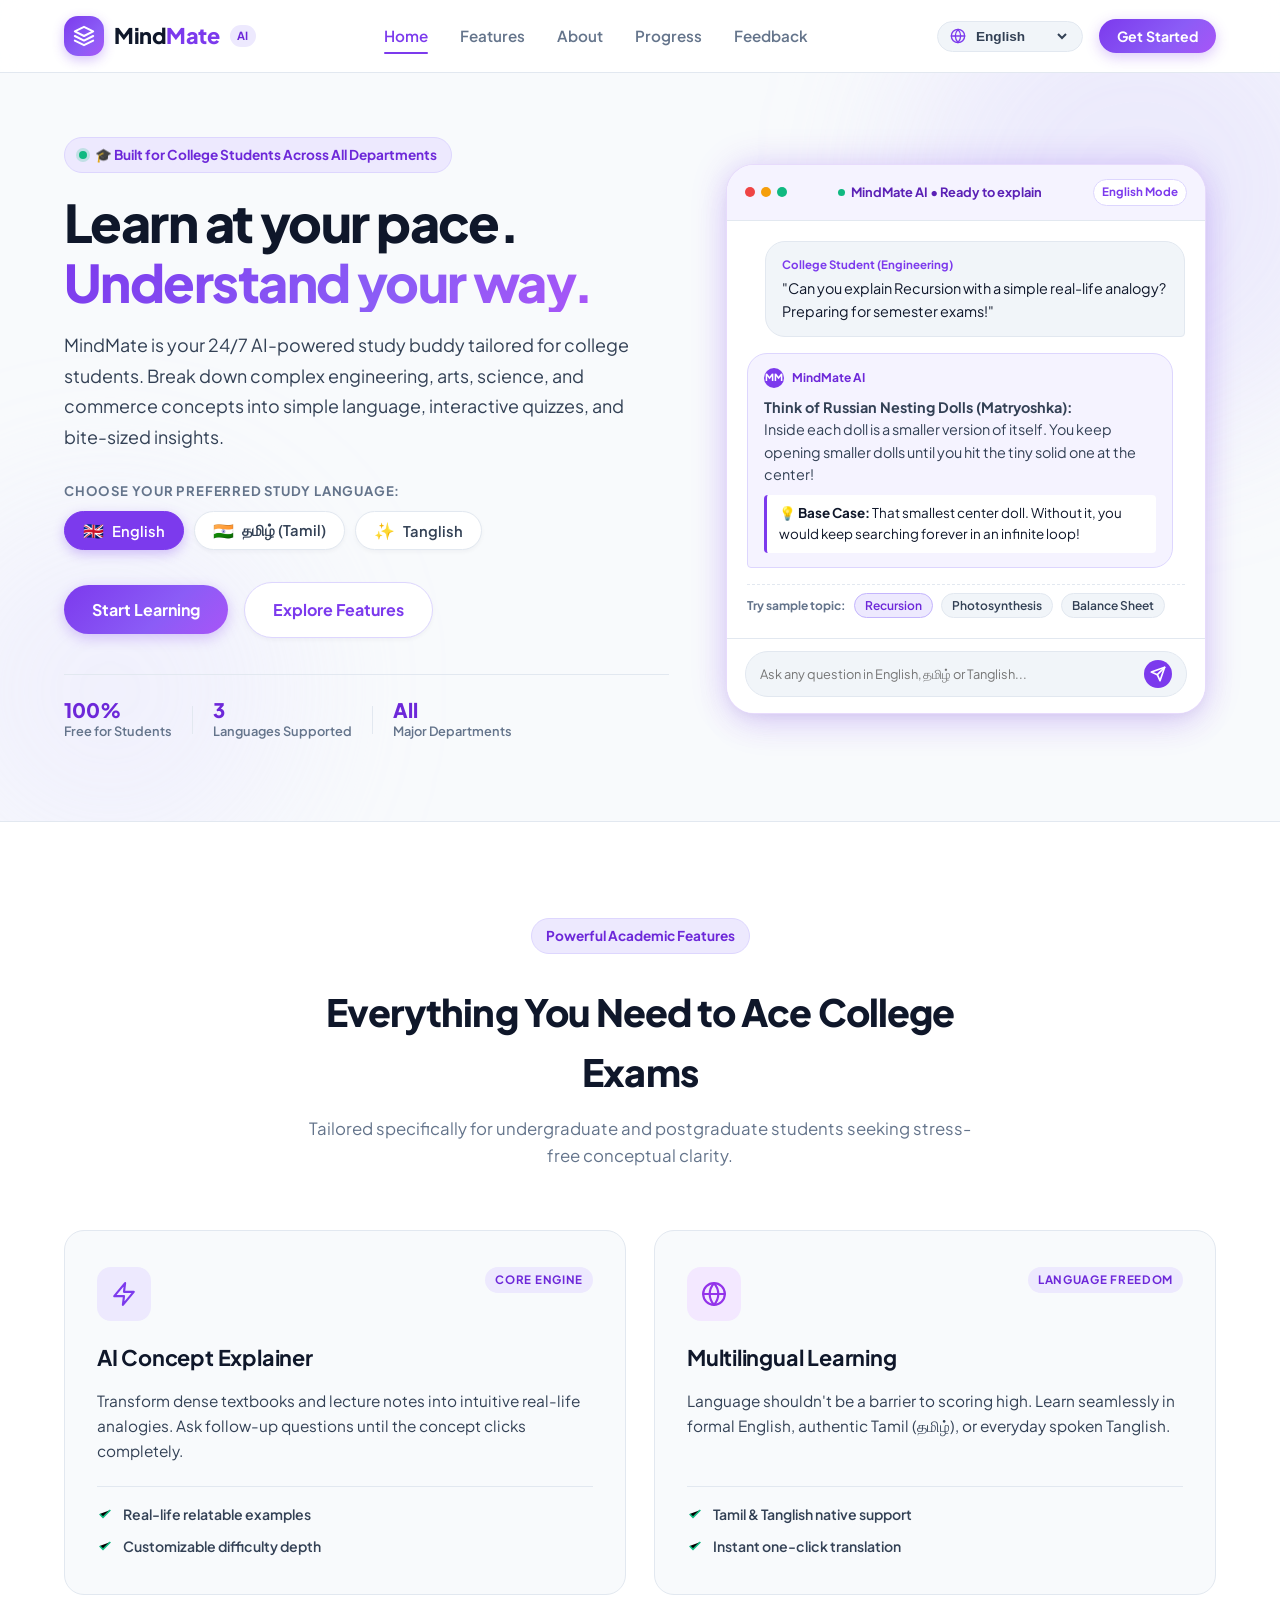
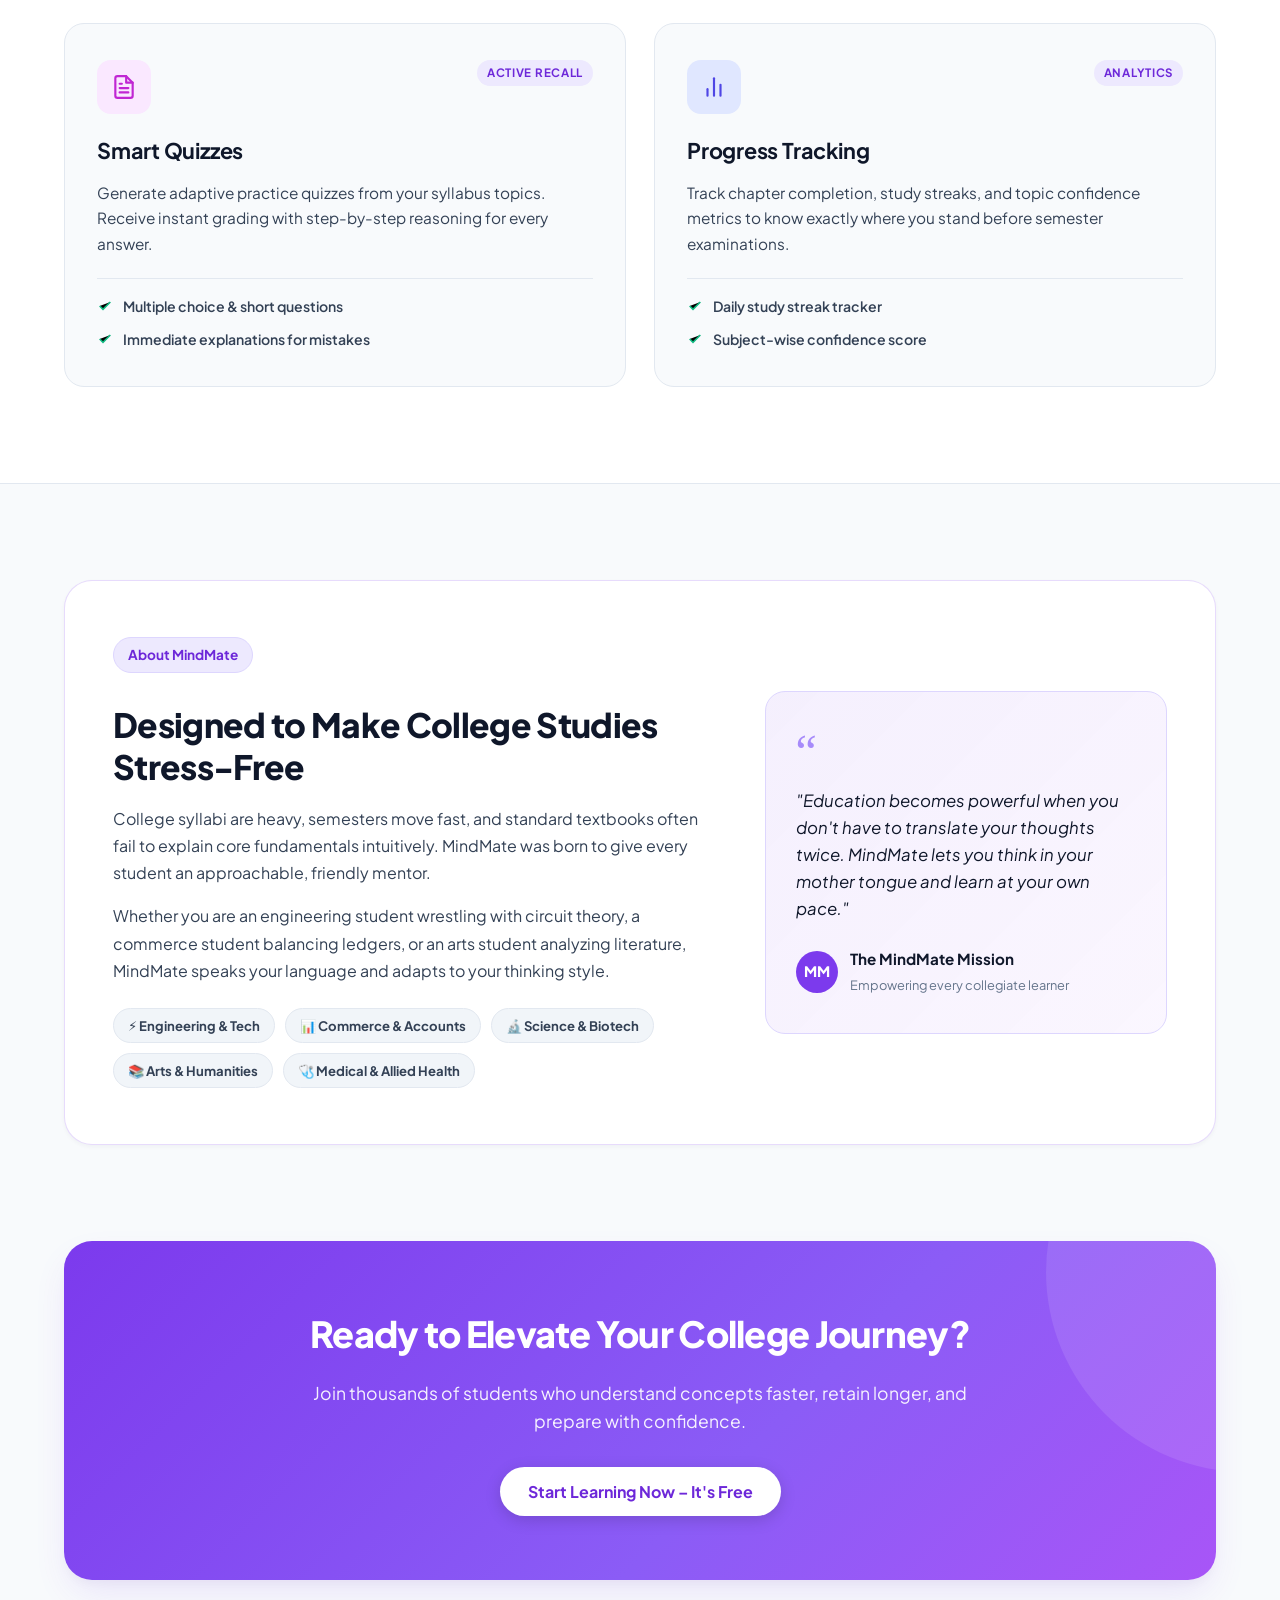
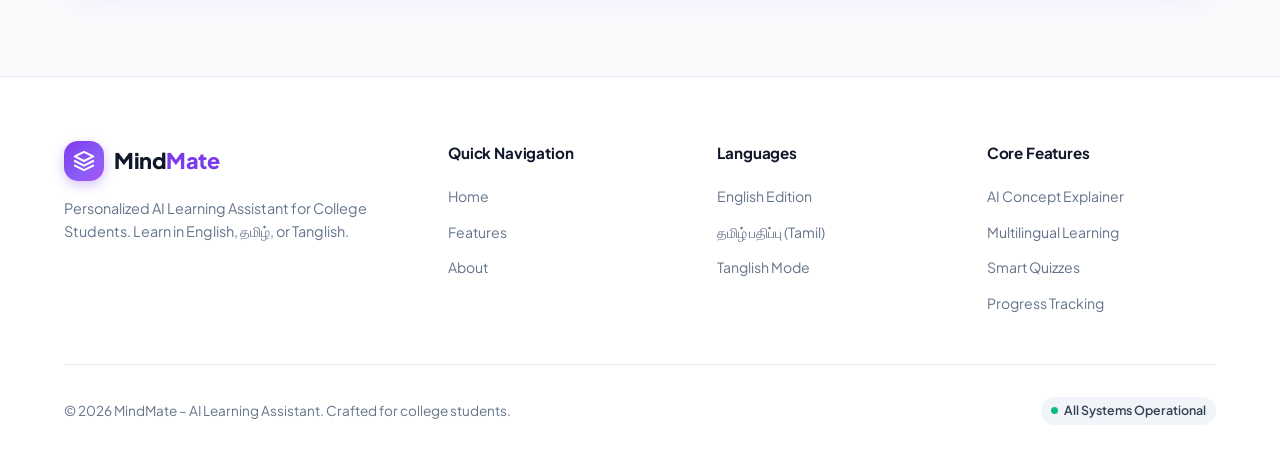
==== commit 82bf7d55: "Fix page routes and homepage input" ====
--- a/index.html
+++ b/index.html
@@ -210,7 +210,8 @@
 
             <div class="preview-footer">
               <div class="preview-input-mock">
-                <span>Ask any question in English, தமிழ் or Tanglish...</span>
+                <input type="text" id="previewQuestion" placeholder="Ask any question in English, தமிழ் or Tanglish..."
+                  style="flex: 1; border: none; outline: none; background: transparent; font: inherit; min-width: 0;">
                 <button class="preview-send-btn" aria-label="Send query">
                   <svg viewBox="0 0 24 24" width="16" height="16" fill="none" stroke="currentColor" stroke-width="2.5"
                     stroke-linecap="round" stroke-linejoin="round">
